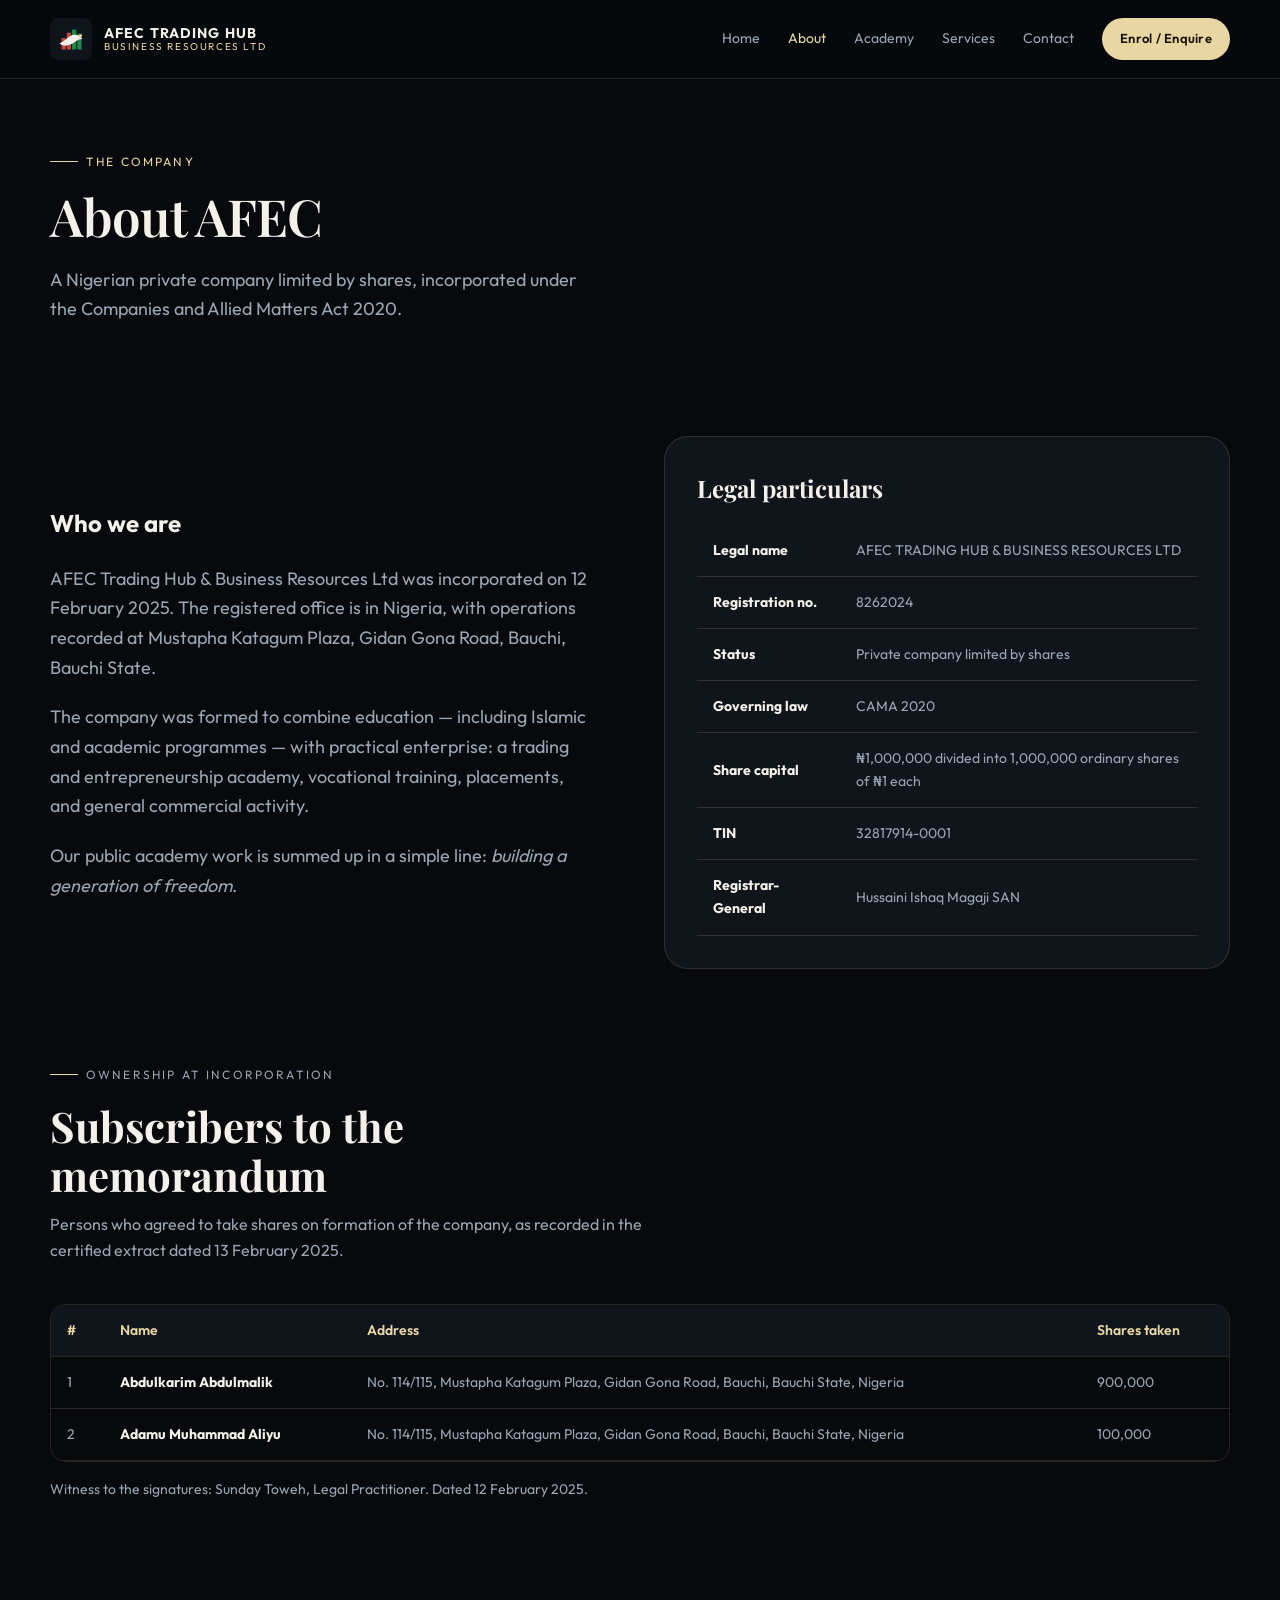
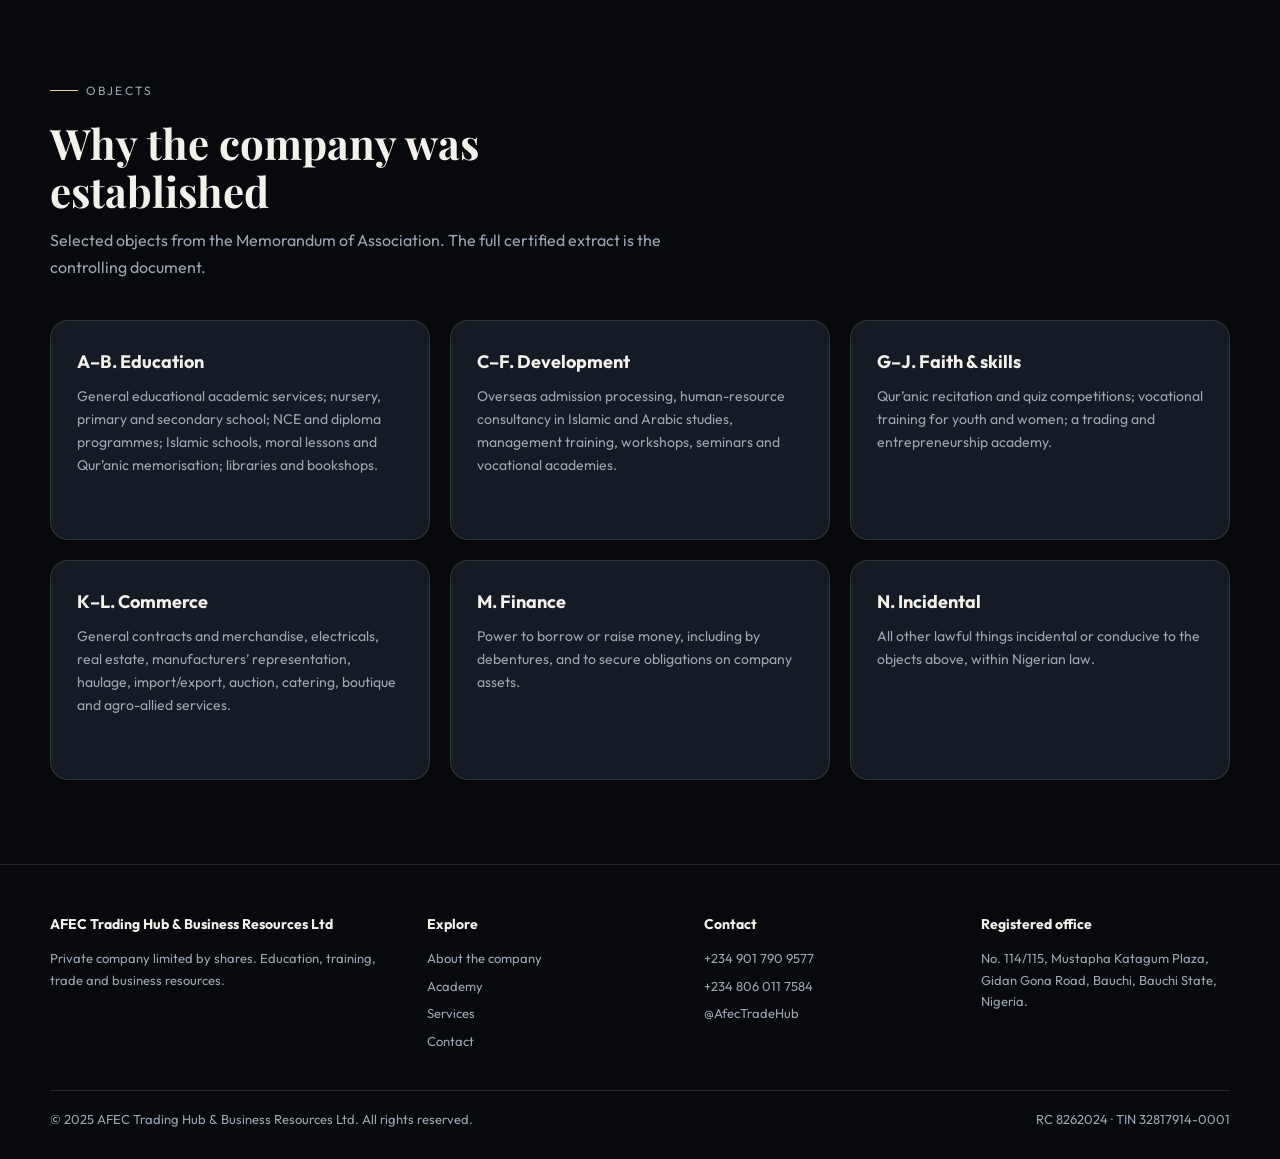
==== about.html @ b24da25a "Add about, academy, services and contact pages" ====
<!DOCTYPE html>
<html lang="en">
<head>
  <meta charset="UTF-8" />
  <meta name="viewport" content="width=device-width, initial-scale=1.0" />
  <title>About — AFEC Trading Hub &amp; Business Resources Ltd</title>
  <link rel="preconnect" href="https://fonts.googleapis.com" />
  <link rel="preconnect" href="https://fonts.gstatic.com" crossorigin />
  <link href="https://fonts.googleapis.com/css2?family=Outfit:wght@300;400;500;600;700&family=Playfair+Display:wght@500;600;700&display=swap" rel="stylesheet" />
  <link rel="stylesheet" href="assets/css/style.css" />
  <link rel="icon" href="assets/img/logo.svg" />
</head>
<body>
  <header class="nav">
    <div class="wrap nav-inner">
      <a class="brand" href="index.html"><img class="brand-mark" src="assets/img/logo.svg" alt="AFEC logo" /><span class="brand-text"><strong>AFEC TRADING HUB</strong><span>Business Resources Ltd</span></span></a>
      <nav class="nav-links">
        <a href="index.html">Home</a>
        <a class="active" href="about.html">About</a>
        <a href="academy.html">Academy</a>
        <a href="services.html">Services</a>
        <a href="contact.html">Contact</a>
        <a class="nav-cta" href="contact.html">Enrol / Enquire</a>
      </nav>
      <button class="menu-btn" aria-label="Menu">☰</button>
    </div>
  </header>
  <div class="page-hero"><div class="wrap"><p class="kicker">The company</p><h1>About AFEC</h1><p class="lead">A Nigerian private company limited by shares, incorporated under the Companies and Allied Matters Act 2020.</p></div></div>
  <section>
    <div class="wrap split">
      <div>
        <h2>Who we are</h2>
        <p class="lead">AFEC Trading Hub &amp; Business Resources Ltd was incorporated on 12 February 2025. The registered office is in Nigeria, with operations recorded at Mustapha Katagum Plaza, Gidan Gona Road, Bauchi, Bauchi State.</p>
        <p class="lead">The company was formed to combine education — including Islamic and academic programmes — with practical enterprise: a trading and entrepreneurship academy, vocational training, placements, and general commercial activity.</p>
        <p class="lead">Our public academy work is summed up in a simple line: <em>building a generation of freedom</em>.</p>
      </div>
      <div class="panel">
        <h3 style="font-family:var(--display);font-size:24px;margin-bottom:16px">Legal particulars</h3>
        <table>
          <tr><td><strong>Legal name</strong></td><td>AFEC TRADING HUB &amp; BUSINESS RESOURCES LTD</td></tr>
          <tr><td><strong>Registration no.</strong></td><td>8262024</td></tr>
          <tr><td><strong>Status</strong></td><td>Private company limited by shares</td></tr>
          <tr><td><strong>Governing law</strong></td><td>CAMA 2020</td></tr>
          <tr><td><strong>Share capital</strong></td><td>₦1,000,000 divided into 1,000,000 ordinary shares of ₦1 each</td></tr>
          <tr><td><strong>TIN</strong></td><td>32817914-0001</td></tr>
          <tr><td><strong>Registrar-General</strong></td><td>Hussaini Ishaq Magaji SAN</td></tr>
        </table>
      </div>
    </div>
  </section>
  <section style="padding-top:0">
    <div class="wrap">
      <div class="section-head"><p class="kicker">Ownership at incorporation</p><h2>Subscribers to the memorandum</h2><p>Persons who agreed to take shares on formation of the company, as recorded in the certified extract dated 13 February 2025.</p></div>
      <div class="table-wrap">
        <table>
          <thead><tr><th>#</th><th>Name</th><th>Address</th><th>Shares taken</th></tr></thead>
          <tbody>
            <tr><td>1</td><td><strong>Abdulkarim Abdulmalik</strong></td><td>No. 114/115, Mustapha Katagum Plaza, Gidan Gona Road, Bauchi, Bauchi State, Nigeria</td><td>900,000</td></tr>
            <tr><td>2</td><td><strong>Adamu Muhammad Aliyu</strong></td><td>No. 114/115, Mustapha Katagum Plaza, Gidan Gona Road, Bauchi, Bauchi State, Nigeria</td><td>100,000</td></tr>
          </tbody>
        </table>
      </div>
      <p style="color:var(--muted);margin-top:16px;font-size:14px">Witness to the signatures: Sunday Toweh, Legal Practitioner. Dated 12 February 2025.</p>
    </div>
  </section>
  <section>
    <div class="wrap">
      <div class="section-head"><p class="kicker">Objects</p><h2>Why the company was established</h2><p>Selected objects from the Memorandum of Association. The full certified extract is the controlling document.</p></div>
      <div class="cards">
        <article class="card"><h3>A–B. Education</h3><p>General educational academic services; nursery, primary and secondary school; NCE and diploma programmes; Islamic schools, moral lessons and Qur’anic memorisation; libraries and bookshops.</p></article>
        <article class="card"><h3>C–F. Development</h3><p>Overseas admission processing, human-resource consultancy in Islamic and Arabic studies, management training, workshops, seminars and vocational academies.</p></article>
        <article class="card"><h3>G–J. Faith &amp; skills</h3><p>Qur’anic recitation and quiz competitions; vocational training for youth and women; a trading and entrepreneurship academy.</p></article>
        <article class="card"><h3>K–L. Commerce</h3><p>General contracts and merchandise, electricals, real estate, manufacturers’ representation, haulage, import/export, auction, catering, boutique and agro-allied services.</p></article>
        <article class="card"><h3>M. Finance</h3><p>Power to borrow or raise money, including by debentures, and to secure obligations on company assets.</p></article>
        <article class="card"><h3>N. Incidental</h3><p>All other lawful things incidental or conducive to the objects above, within Nigerian law.</p></article>
      </div>
    </div>
  </section>
  <footer class="footer"><div class="wrap"><div class="footer-grid"><div><h4>AFEC Trading Hub &amp; Business Resources Ltd</h4><p>Private company limited by shares. Education, training, trade and business resources.</p></div><div><h4>Explore</h4><a href="about.html">About the company</a><a href="academy.html">Academy</a><a href="services.html">Services</a><a href="contact.html">Contact</a></div><div><h4>Contact</h4><a href="tel:+2349017909577">+234 901 790 9577</a><a href="tel:+2348060117584">+234 806 011 7584</a><a href="https://x.com/AfecTradeHub" target="_blank" rel="noopener">@AfecTradeHub</a></div><div><h4>Registered office</h4><p>No. 114/115, Mustapha Katagum Plaza, Gidan Gona Road, Bauchi, Bauchi State, Nigeria.</p></div></div><div class="legal"><span>© 2025 AFEC Trading Hub &amp; Business Resources Ltd. All rights reserved.</span><span>RC 8262024 · TIN 32817914-0001</span></div></div></footer>
  <script src="assets/js/main.js"></script>
</body>
</html>
---- assets/css/style.css ----
:root {
  --bg: #07090c;
  --bg-elev: #10151c;
  --bg-card: #141b24;
  --bg-soft: #1a2330;
  --line: rgba(232, 214, 163, 0.14);
  --gold: #e8d6a3;
  --gold-bright: #f3e6c0;
  --gold-dim: #b89b5a;
  --green: #1f8a4d;
  --green-bright: #2db86a;
  --red: #c4453c;
  --text: #f4f1ea;
  --muted: #9aa6b4;
  --white: #ffffff;
  --shadow: 0 24px 60px rgba(0, 0, 0, 0.45);
  --radius: 18px;
  --max: 1180px;
  --font: "Outfit", system-ui, sans-serif;
  --display: "Playfair Display", Georgia, serif;
}

*, *::before, *::after { box-sizing: border-box; margin: 0; padding: 0; }
html { scroll-behavior: smooth; }
body {
  font-family: var(--font);
  background: var(--bg);
  color: var(--text);
  line-height: 1.65;
  min-height: 100vh;
  overflow-x: hidden;
}
img { max-width: 100%; display: block; }
a { color: inherit; text-decoration: none; }
button, input, textarea, select { font-family: inherit; }

.wrap { width: min(var(--max), calc(100% - 40px)); margin-inline: auto; }

.nav {
  position: sticky; top: 0; z-index: 50;
  backdrop-filter: blur(16px);
  background: rgba(7, 9, 12, 0.78);
  border-bottom: 1px solid var(--line);
}
.nav-inner {
  display: flex; align-items: center; justify-content: space-between;
  min-height: 78px; gap: 20px;
}
.brand { display: flex; align-items: center; gap: 12px; }
.brand-mark { width: 42px; height: 42px; flex-shrink: 0; }
.brand-text { display: flex; flex-direction: column; line-height: 1.15; }
.brand-text strong { font-size: 14px; letter-spacing: 0.08em; font-weight: 700; }
.brand-text span { font-size: 10px; color: var(--gold); letter-spacing: 0.16em; text-transform: uppercase; }
.nav-links { display: flex; align-items: center; gap: 28px; font-size: 14px; color: var(--muted); }
.nav-links a:hover, .nav-links a.active { color: var(--gold); }
.nav-cta {
  background: var(--gold); color: #1a1408; padding: 10px 18px;
  border-radius: 999px; font-weight: 600; font-size: 13px; letter-spacing: 0.02em;
}
.nav-cta:hover { background: var(--gold-bright); }
.menu-btn {
  display: none; background: none; border: 1px solid var(--line);
  color: var(--text); width: 42px; height: 42px; border-radius: 10px; cursor: pointer;
}

.hero {
  position: relative;
  padding: 88px 0 72px;
  overflow: hidden;
}
.hero::before {
  content: "";
  position: absolute; inset: 0;
  background:
    radial-gradient(800px 400px at 80% 10%, rgba(31, 138, 77, 0.16), transparent 60%),
    radial-gradient(700px 380px at 10% 80%, rgba(196, 69, 60, 0.1), transparent 60%),
    linear-gradient(180deg, #0b1016 0%, #07090c 100%);
  z-index: -1;
}
.hero-grid {
  display: grid; grid-template-columns: 1.15fr 0.85fr; gap: 56px; align-items: center;
}
.kicker {
  display: inline-flex; align-items: center; gap: 8px;
  color: var(--gold); font-size: 12px; letter-spacing: 0.18em; text-transform: uppercase;
  margin-bottom: 18px;
}
.kicker::before { content: ""; width: 28px; height: 1px; background: var(--gold); }
h1, .h1 {
  font-family: var(--display);
  font-size: clamp(36px, 5vw, 62px);
  line-height: 1.08; font-weight: 600; letter-spacing: -0.02em;
}
.gold { color: var(--gold); }
.lead { color: var(--muted); font-size: 18px; margin-top: 20px; max-width: 540px; }
.hero-actions { display: flex; gap: 14px; flex-wrap: wrap; margin-top: 32px; }
.btn {
  display: inline-flex; align-items: center; justify-content: center; gap: 8px;
  padding: 13px 22px; border-radius: 999px; font-weight: 600; font-size: 14px;
  border: 1px solid transparent; cursor: pointer; transition: 0.2s ease;
}
.btn-gold { background: var(--gold); color: #1a1408; }
.btn-gold:hover { background: var(--gold-bright); transform: translateY(-1px); }
.btn-ghost { border-color: var(--line); color: var(--text); background: transparent; }
.btn-ghost:hover { border-color: var(--gold); color: var(--gold); }
.meta-row { display: flex; gap: 28px; margin-top: 40px; flex-wrap: wrap; }
.meta-item small { display: block; color: var(--muted); font-size: 12px; letter-spacing: 0.08em; text-transform: uppercase; }
.meta-item strong { font-size: 15px; }

.hero-card {
  background: linear-gradient(180deg, #1a2330, #121820);
  border: 1px solid var(--line);
  border-radius: 24px;
  padding: 28px;
  box-shadow: var(--shadow);
}
.hero-card h3 { font-family: var(--display); font-size: 24px; margin-bottom: 8px; }
.hero-card p { color: var(--muted); font-size: 14px; margin-bottom: 20px; }
.stat-grid { display: grid; grid-template-columns: 1fr 1fr; gap: 12px; }
.stat {
  background: rgba(255,255,255,0.03);
  border: 1px solid var(--line);
  border-radius: 14px; padding: 14px;
}
.stat b { display: block; color: var(--gold); font-size: 18px; }
.stat span { color: var(--muted); font-size: 12px; }

section { padding: 84px 0; }
.section-head { max-width: 640px; margin-bottom: 40px; }
.section-head h2 {
  font-family: var(--display); font-size: clamp(28px, 3.4vw, 42px); line-height: 1.15;
}
.section-head p { color: var(--muted); margin-top: 12px; }

.cards { display: grid; grid-template-columns: repeat(3, 1fr); gap: 20px; }
.card {
  background: var(--bg-card);
  border: 1px solid var(--line);
  border-radius: var(--radius);
  padding: 26px;
  min-height: 220px;
  transition: 0.2s ease;
}
.card:hover { transform: translateY(-4px); border-color: rgba(232,214,163,0.35); }
.icon {
  width: 42px; height: 42px; border-radius: 12px;
  display: grid; place-items: center;
  background: rgba(232,214,163,0.08);
  color: var(--gold); margin-bottom: 16px; font-size: 20px;
}
.card h3 { font-size: 18px; margin-bottom: 8px; }
.card p { color: var(--muted); font-size: 14px; }

.split { display: grid; grid-template-columns: 1fr 1fr; gap: 48px; align-items: center; }
.panel {
  background: var(--bg-elev);
  border: 1px solid var(--line);
  border-radius: 24px;
  padding: 32px;
}
.list { list-style: none; display: grid; gap: 12px; margin-top: 18px; }
.list li {
  display: flex; gap: 10px; color: var(--muted); font-size: 15px;
}
.list li::before { content: "▸"; color: var(--gold); }

.table-wrap { overflow-x: auto; border: 1px solid var(--line); border-radius: 16px; }
table { width: 100%; border-collapse: collapse; font-size: 14px; }
th, td { text-align: left; padding: 14px 16px; border-bottom: 1px solid var(--line); }
th { color: var(--gold); font-weight: 600; background: var(--bg-elev); }
td { color: var(--muted); }
td strong { color: var(--text); }

.form { display: grid; gap: 14px; }
.form-row { display: grid; grid-template-columns: 1fr 1fr; gap: 14px; }
label { font-size: 13px; color: var(--muted); display: block; margin-bottom: 6px; }
input, textarea, select {
  width: 100%; background: #0d1218; border: 1px solid var(--line);
  color: var(--text); border-radius: 12px; padding: 12px 14px; outline: none;
}
input:focus, textarea:focus { border-color: var(--gold-dim); }
textarea { min-height: 140px; resize: vertical; }

.footer {
  border-top: 1px solid var(--line);
  padding: 48px 0 28px;
  color: var(--muted);
  font-size: 13px;
}
.footer-grid { display: grid; grid-template-columns: 1.4fr 1fr 1fr 1fr; gap: 28px; margin-bottom: 32px; }
.footer h4 { color: var(--text); margin-bottom: 12px; font-size: 14px; }
.footer a { display: block; margin: 6px 0; color: var(--muted); }
.footer a:hover { color: var(--gold); }
.legal { border-top: 1px solid var(--line); padding-top: 18px; display: flex; justify-content: space-between; gap: 16px; flex-wrap: wrap; }

.badge-row { display: flex; gap: 10px; flex-wrap: wrap; margin-top: 18px; }
.badge {
  border: 1px solid var(--line); border-radius: 999px; padding: 6px 12px;
  font-size: 12px; color: var(--gold);
}

.page-hero { padding: 64px 0 28px; }
.page-hero h1 { font-family: var(--display); font-size: clamp(32px, 4vw, 52px); }

@media (max-width: 900px) {
  .hero-grid, .cards, .split, .footer-grid, .form-row { grid-template-columns: 1fr; }
  .nav-links { display: none; }
  .nav-links.open {
    display: flex; flex-direction: column; position: absolute; top: 78px; left: 0; right: 0;
    background: #0b1016; padding: 20px; border-bottom: 1px solid var(--line); gap: 16px;
  }
  .menu-btn { display: grid; place-items: center; }
  .hero { padding-top: 48px; }
}
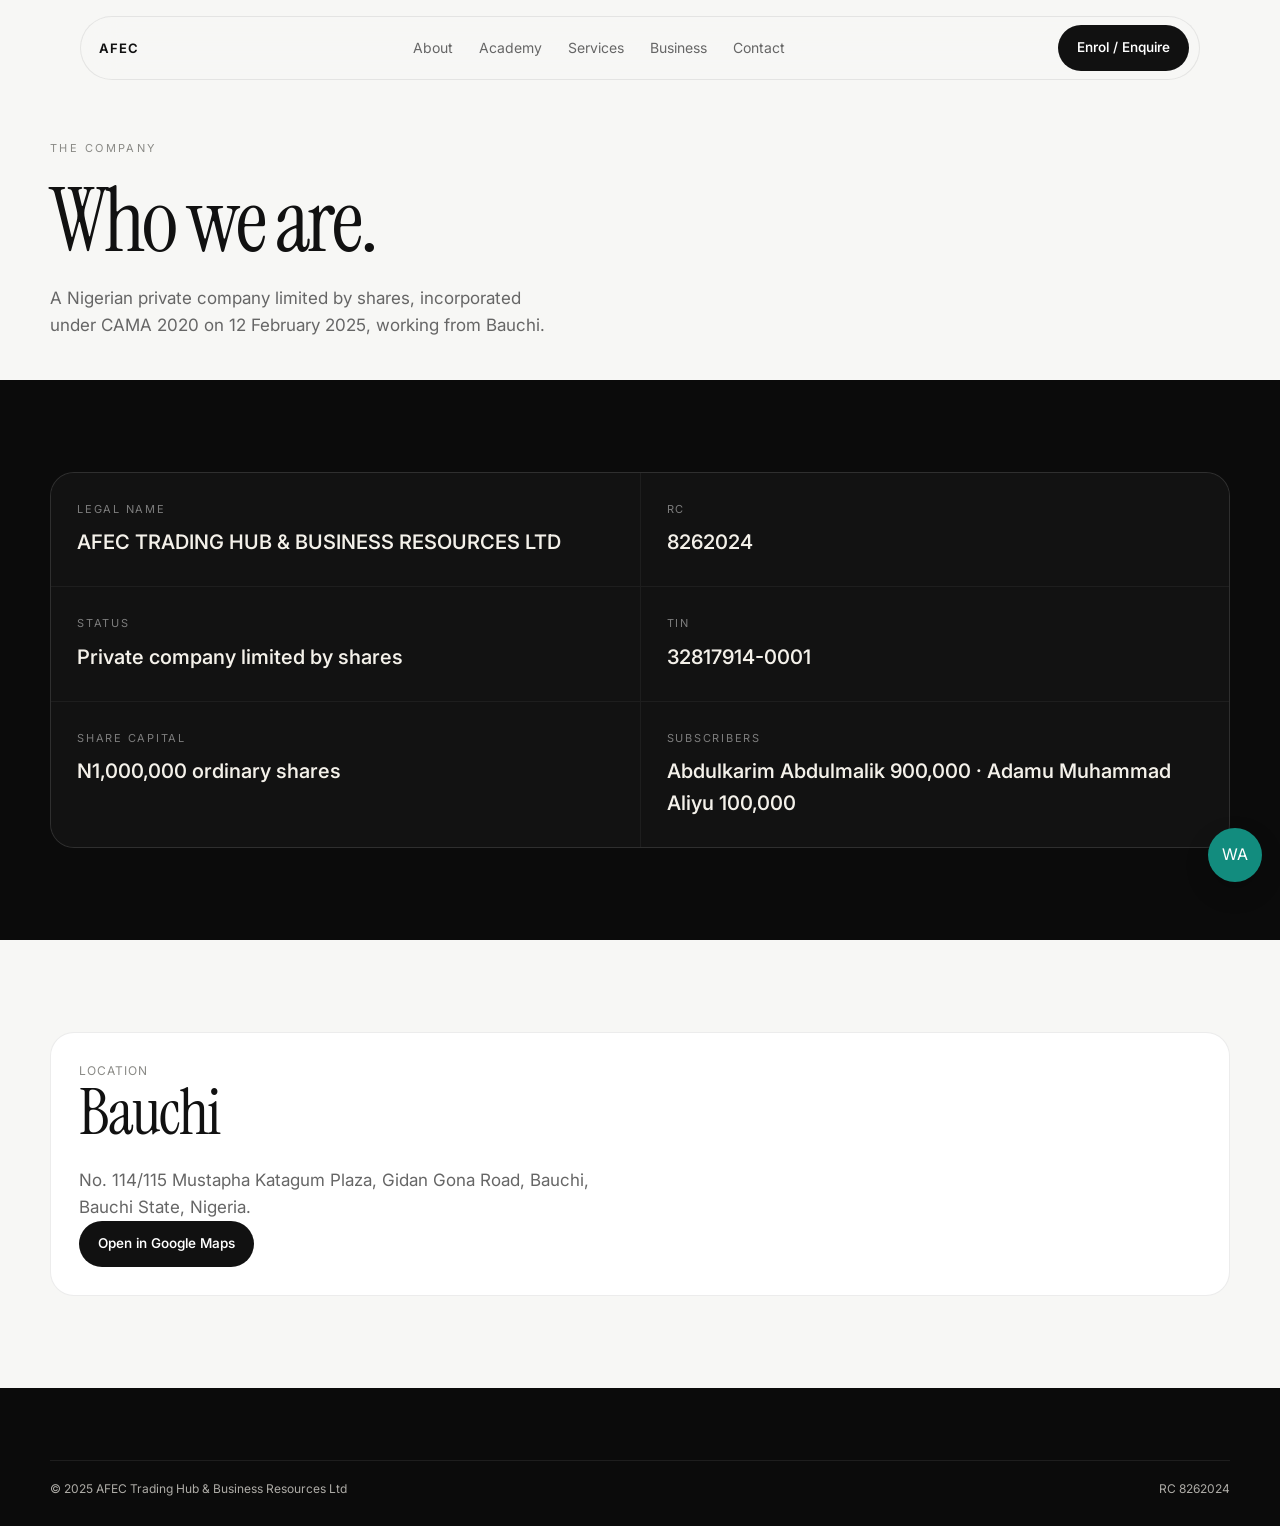
==== commit a0a87c7f: "Add remaining pages in the new visual system" ====
--- a/about.html
+++ b/about.html
@@ -1,82 +1,20 @@
 <!DOCTYPE html>
 <html lang="en">
 <head>
-  <meta charset="UTF-8" />
-  <meta name="viewport" content="width=device-width, initial-scale=1.0" />
-  <title>About — AFEC Trading Hub &amp; Business Resources Ltd</title>
-  <link rel="preconnect" href="https://fonts.googleapis.com" />
-  <link rel="preconnect" href="https://fonts.gstatic.com" crossorigin />
-  <link href="https://fonts.googleapis.com/css2?family=Outfit:wght@300;400;500;600;700&family=Playfair+Display:wght@500;600;700&display=swap" rel="stylesheet" />
-  <link rel="stylesheet" href="assets/css/style.css" />
-  <link rel="icon" href="assets/img/logo.svg" />
+<meta charset="UTF-8"/><meta name="viewport" content="width=device-width, initial-scale=1"/>
+<title>About AFEC</title>
+<link href="https://fonts.googleapis.com/css2?family=Instrument+Serif&family=Inter:wght@400;500;600&display=swap" rel="stylesheet"/>
+<link rel="stylesheet" href="/assets/css/style.css"/>
 </head>
 <body>
-  <header class="nav">
-    <div class="wrap nav-inner">
-      <a class="brand" href="index.html"><img class="brand-mark" src="assets/img/logo.svg" alt="AFEC logo" /><span class="brand-text"><strong>AFEC TRADING HUB</strong><span>Business Resources Ltd</span></span></a>
-      <nav class="nav-links">
-        <a href="index.html">Home</a>
-        <a class="active" href="about.html">About</a>
-        <a href="academy.html">Academy</a>
-        <a href="services.html">Services</a>
-        <a href="contact.html">Contact</a>
-        <a class="nav-cta" href="contact.html">Enrol / Enquire</a>
-      </nav>
-      <button class="menu-btn" aria-label="Menu">☰</button>
-    </div>
-  </header>
-  <div class="page-hero"><div class="wrap"><p class="kicker">The company</p><h1>About AFEC</h1><p class="lead">A Nigerian private company limited by shares, incorporated under the Companies and Allied Matters Act 2020.</p></div></div>
-  <section>
-    <div class="wrap split">
-      <div>
-        <h2>Who we are</h2>
-        <p class="lead">AFEC Trading Hub &amp; Business Resources Ltd was incorporated on 12 February 2025. The registered office is in Nigeria, with operations recorded at Mustapha Katagum Plaza, Gidan Gona Road, Bauchi, Bauchi State.</p>
-        <p class="lead">The company was formed to combine education — including Islamic and academic programmes — with practical enterprise: a trading and entrepreneurship academy, vocational training, placements, and general commercial activity.</p>
-        <p class="lead">Our public academy work is summed up in a simple line: <em>building a generation of freedom</em>.</p>
-      </div>
-      <div class="panel">
-        <h3 style="font-family:var(--display);font-size:24px;margin-bottom:16px">Legal particulars</h3>
-        <table>
-          <tr><td><strong>Legal name</strong></td><td>AFEC TRADING HUB &amp; BUSINESS RESOURCES LTD</td></tr>
-          <tr><td><strong>Registration no.</strong></td><td>8262024</td></tr>
-          <tr><td><strong>Status</strong></td><td>Private company limited by shares</td></tr>
-          <tr><td><strong>Governing law</strong></td><td>CAMA 2020</td></tr>
-          <tr><td><strong>Share capital</strong></td><td>₦1,000,000 divided into 1,000,000 ordinary shares of ₦1 each</td></tr>
-          <tr><td><strong>TIN</strong></td><td>32817914-0001</td></tr>
-          <tr><td><strong>Registrar-General</strong></td><td>Hussaini Ishaq Magaji SAN</td></tr>
-        </table>
-      </div>
-    </div>
-  </section>
-  <section style="padding-top:0">
-    <div class="wrap">
-      <div class="section-head"><p class="kicker">Ownership at incorporation</p><h2>Subscribers to the memorandum</h2><p>Persons who agreed to take shares on formation of the company, as recorded in the certified extract dated 13 February 2025.</p></div>
-      <div class="table-wrap">
-        <table>
-          <thead><tr><th>#</th><th>Name</th><th>Address</th><th>Shares taken</th></tr></thead>
-          <tbody>
-            <tr><td>1</td><td><strong>Abdulkarim Abdulmalik</strong></td><td>No. 114/115, Mustapha Katagum Plaza, Gidan Gona Road, Bauchi, Bauchi State, Nigeria</td><td>900,000</td></tr>
-            <tr><td>2</td><td><strong>Adamu Muhammad Aliyu</strong></td><td>No. 114/115, Mustapha Katagum Plaza, Gidan Gona Road, Bauchi, Bauchi State, Nigeria</td><td>100,000</td></tr>
-          </tbody>
-        </table>
-      </div>
-      <p style="color:var(--muted);margin-top:16px;font-size:14px">Witness to the signatures: Sunday Toweh, Legal Practitioner. Dated 12 February 2025.</p>
-    </div>
-  </section>
-  <section>
-    <div class="wrap">
-      <div class="section-head"><p class="kicker">Objects</p><h2>Why the company was established</h2><p>Selected objects from the Memorandum of Association. The full certified extract is the controlling document.</p></div>
-      <div class="cards">
-        <article class="card"><h3>A–B. Education</h3><p>General educational academic services; nursery, primary and secondary school; NCE and diploma programmes; Islamic schools, moral lessons and Qur’anic memorisation; libraries and bookshops.</p></article>
-        <article class="card"><h3>C–F. Development</h3><p>Overseas admission processing, human-resource consultancy in Islamic and Arabic studies, management training, workshops, seminars and vocational academies.</p></article>
-        <article class="card"><h3>G–J. Faith &amp; skills</h3><p>Qur’anic recitation and quiz competitions; vocational training for youth and women; a trading and entrepreneurship academy.</p></article>
-        <article class="card"><h3>K–L. Commerce</h3><p>General contracts and merchandise, electricals, real estate, manufacturers’ representation, haulage, import/export, auction, catering, boutique and agro-allied services.</p></article>
-        <article class="card"><h3>M. Finance</h3><p>Power to borrow or raise money, including by debentures, and to secure obligations on company assets.</p></article>
-        <article class="card"><h3>N. Incidental</h3><p>All other lawful things incidental or conducive to the objects above, within Nigerian law.</p></article>
-      </div>
-    </div>
-  </section>
-  <footer class="footer"><div class="wrap"><div class="footer-grid"><div><h4>AFEC Trading Hub &amp; Business Resources Ltd</h4><p>Private company limited by shares. Education, training, trade and business resources.</p></div><div><h4>Explore</h4><a href="about.html">About the company</a><a href="academy.html">Academy</a><a href="services.html">Services</a><a href="contact.html">Contact</a></div><div><h4>Contact</h4><a href="tel:+2349017909577">+234 901 790 9577</a><a href="tel:+2348060117584">+234 806 011 7584</a><a href="https://x.com/AfecTradeHub" target="_blank" rel="noopener">@AfecTradeHub</a></div><div><h4>Registered office</h4><p>No. 114/115, Mustapha Katagum Plaza, Gidan Gona Road, Bauchi, Bauchi State, Nigeria.</p></div></div><div class="legal"><span>© 2025 AFEC Trading Hub &amp; Business Resources Ltd. All rights reserved.</span><span>RC 8262024 · TIN 32817914-0001</span></div></div></footer>
-  <script src="assets/js/main.js"></script>
-</body>
-</html>
+<div class="nav-shell"><div class="nav" id="nav"><a class="brand" href="/"><b>AFEC</b></a><nav class="nav-links"><a href="/about">About</a><a href="/academy">Academy</a><a href="/services">Services</a><a href="/business">Business</a><a href="/contact">Contact</a></nav><a class="nav-cta" href="/contact">Enrol / Enquire</a><button class="menu-btn" id="menuBtn" aria-label="Open menu">Menu</button></div></div>
+<div class="drawer" id="drawer"><div class="drawer-top"><b>AFEC</b><button class="menu-btn" id="closeBtn">Close</button></div><nav><a href="/">Home</a><a href="/about">About</a><a href="/academy">Academy</a><a href="/services">Services</a><a href="/business">Business Resources</a><a href="/contact">Contact</a></nav></div>
+<main>
+<section class="page-hero"><div class="wrap"><p class="eyebrow">The company</p><h1>Who we are.</h1><p class="lead">A Nigerian private company limited by shares, incorporated under CAMA 2020 on 12 February 2025, working from Bauchi.</p></div></section>
+<section class="dark"><div class="wrap"><div class="dash"><div><small>LEGAL NAME</small><b>AFEC TRADING HUB &amp; BUSINESS RESOURCES LTD</b></div><div><small>RC</small><b>8262024</b></div><div><small>STATUS</small><b>Private company limited by shares</b></div><div><small>TIN</small><b>32817914-0001</b></div><div><small>SHARE CAPITAL</small><b>N1,000,000 ordinary shares</b></div><div><small>SUBSCRIBERS</small><b>Abdulkarim Abdulmalik 900,000 · Adamu Muhammad Aliyu 100,000</b></div></div></div></section>
+<section><div class="wrap loc-card"><p class="note">Location</p><h2>Bauchi</h2><p class="lead">No. 114/115 Mustapha Katagum Plaza, Gidan Gona Road, Bauchi, Bauchi State, Nigeria.</p><a class="btn btn-dark" href="https://maps.google.com/?q=Mustapha+Katagum+Plaza+Bauchi" target="_blank" rel="noopener">Open in Google Maps</a></div></section>
+</main>
+<footer class="footer"><div class="wrap footer-bot"><span>© 2025 AFEC Trading Hub &amp; Business Resources Ltd</span><span>RC 8262024</span></div></footer>
+<a class="wa-fab" href="https://wa.me/2349017909577" aria-label="WhatsApp">WA</a>
+<script src="/assets/js/main.js"></script>
+</body></html>
--- a/assets/css/style.css
+++ b/assets/css/style.css
@@ -1,214 +1,128 @@
 :root {
-  --bg: #07090c;
-  --bg-elev: #10151c;
-  --bg-card: #141b24;
-  --bg-soft: #1a2330;
-  --line: rgba(232, 214, 163, 0.14);
-  --gold: #e8d6a3;
-  --gold-bright: #f3e6c0;
-  --gold-dim: #b89b5a;
-  --green: #1f8a4d;
-  --green-bright: #2db86a;
-  --red: #c4453c;
-  --text: #f4f1ea;
-  --muted: #9aa6b4;
-  --white: #ffffff;
-  --shadow: 0 24px 60px rgba(0, 0, 0, 0.45);
-  --radius: 18px;
+  --bg: #F7F7F5;
+  --ink: #111111;
+  --muted: #666666;
+  --faint: #8A8A86;
+  --line: rgba(17,17,17,.08);
+  --line-strong: rgba(17,17,17,.14);
+  --dark: #0B0B0B;
+  --paper: #FFFFFF;
+  --accent: #B8893A;
+  --radius: 22px;
   --max: 1180px;
-  --font: "Outfit", system-ui, sans-serif;
-  --display: "Playfair Display", Georgia, serif;
+  --sans: "Inter", system-ui, sans-serif;
+  --serif: "Instrument Serif", Georgia, serif;
+  --ease: cubic-bezier(.22,1,.36,1);
 }
-
 *, *::before, *::after { box-sizing: border-box; margin: 0; padding: 0; }
 html { scroll-behavior: smooth; }
-body {
-  font-family: var(--font);
-  background: var(--bg);
-  color: var(--text);
-  line-height: 1.65;
-  min-height: 100vh;
-  overflow-x: hidden;
-}
+body { font-family: var(--sans); background: var(--bg); color: var(--ink); line-height: 1.6; min-height: 100vh; overflow-x: hidden; }
 img { max-width: 100%; display: block; }
 a { color: inherit; text-decoration: none; }
 button, input, textarea, select { font-family: inherit; }
-
 .wrap { width: min(var(--max), calc(100% - 40px)); margin-inline: auto; }
-
-.nav {
-  position: sticky; top: 0; z-index: 50;
-  backdrop-filter: blur(16px);
-  background: rgba(7, 9, 12, 0.78);
-  border-bottom: 1px solid var(--line);
+.nav-shell { position: fixed; top: 16px; left: 0; right: 0; z-index: 80; display: flex; justify-content: center; pointer-events: none; }
+.nav { pointer-events: auto; width: min(1120px, calc(100% - 24px)); display: flex; align-items: center; justify-content: space-between; gap: 16px; min-height: 64px; padding: 8px 10px 8px 18px; background: rgba(247,247,245,.72); backdrop-filter: blur(18px); border: 1px solid var(--line); border-radius: 999px; transition: .35s var(--ease); }
+.nav.scrolled { background: rgba(255,255,255,.92); box-shadow: 0 10px 30px rgba(0,0,0,.06); min-height: 56px; }
+.brand { display: flex; align-items: center; gap: 10px; }
+.brand-mark { width: 28px; height: 28px; }
+.brand b { font-size: 13px; letter-spacing: .08em; font-weight: 650; }
+.nav-links { display: flex; align-items: center; gap: 26px; font-size: 14px; color: var(--muted); }
+.nav-links a:hover, .nav-links a.active { color: var(--ink); }
+.btn, .nav-cta { display: inline-flex; align-items: center; justify-content: center; gap: 8px; border-radius: 999px; border: 1px solid transparent; cursor: pointer; font-size: 13.5px; font-weight: 550; padding: 11px 18px; transition: .25s var(--ease); }
+.btn .arr { transition: transform .25s var(--ease); }
+.btn:hover .arr { transform: translate(3px,-1px); }
+.btn-dark, .nav-cta { background: var(--ink); color: #fff; }
+.btn-ghost { background: transparent; border-color: var(--line-strong); }
+.btn-ghost.light { color: #fff; border-color: rgba(255,255,255,.22); }
+.menu-btn { display: none; width: 44px; height: 44px; border-radius: 50%; border: 1px solid var(--line); background: transparent; cursor: pointer; }
+.drawer { position: fixed; inset: 0; z-index: 90; background: var(--bg); display: none; flex-direction: column; padding: 24px; }
+.drawer.open { display: flex; }
+.drawer-top { display: flex; justify-content: space-between; align-items: center; }
+.drawer nav { display: flex; flex-direction: column; gap: 10px; margin-top: 48px; }
+.drawer nav a { font-family: var(--serif); font-size: clamp(32px, 8vw, 48px); line-height: 1.12; }
+.drawer-foot { margin-top: auto; display: flex; gap: 10px; flex-wrap: wrap; }
+.hero { padding: 132px 0 56px; }
+.hero-grid { display: grid; grid-template-columns: 1.05fr .95fr; gap: 48px; align-items: end; }
+.eyebrow { font-size: 11px; letter-spacing: .22em; text-transform: uppercase; color: var(--faint); margin-bottom: 22px; }
+h1, .display { font-family: var(--serif); font-weight: 400; letter-spacing: -.035em; line-height: .95; font-size: clamp(42px, 7vw, 88px); }
+h2 { font-family: var(--serif); font-weight: 400; letter-spacing: -.03em; line-height: 1; font-size: clamp(34px, 5vw, 64px); }
+h3 { font-size: 18px; font-weight: 600; letter-spacing: -.02em; }
+.lead { color: var(--muted); font-size: 17px; max-width: 520px; margin-top: 22px; }
+.hero-actions { display: flex; gap: 10px; flex-wrap: wrap; margin-top: 32px; }
+.hero-meta { display: flex; gap: 22px; margin-top: 28px; color: var(--faint); font-size: 12px; letter-spacing: .14em; text-transform: uppercase; }
+.hero-visual { background: var(--dark); border-radius: 28px; min-height: 420px; overflow: hidden; }
+.hero-visual img, .hero-visual svg { width: 100%; height: 100%; min-height: 420px; object-fit: cover; display: block; }
+.trust { border-top: 1px solid var(--line); border-bottom: 1px solid var(--line); padding: 22px 0; }
+.trust-grid { display: grid; grid-template-columns: repeat(4,1fr); }
+.trust-item { padding: 8px 18px; border-left: 1px solid var(--line); }
+.trust-item:first-child { border-left: 0; padding-left: 0; }
+.trust-item small { display: block; color: var(--faint); font-size: 11px; letter-spacing: .16em; margin-bottom: 6px; }
+.trust-item b { font-size: 13px; font-weight: 600; }
+section { padding: 92px 0; }
+.section-kicker { font-size: 11px; letter-spacing: .2em; text-transform: uppercase; color: var(--faint); margin-bottom: 16px; }
+.section-lead { color: var(--muted); max-width: 560px; margin: 16px 0 40px; }
+.path-grid, .svc-grid, .biz-grid, .prog-grid { display: grid; gap: 14px; }
+.path-grid, .biz-grid, .prog-grid, .svc-grid { grid-template-columns: repeat(3,1fr); }
+.card { background: var(--paper); border: 1px solid var(--line); border-radius: 20px; padding: 24px; position: relative; overflow: hidden; transition: .3s var(--ease); }
+.card::after { content: ""; position: absolute; left: 24px; bottom: 0; width: 0; height: 2px; background: var(--accent); transition: width .35s var(--ease); }
+.card:hover { transform: translateY(-4px); box-shadow: 0 16px 40px rgba(0,0,0,.05); }
+.card:hover::after { width: calc(100% - 48px); }
+.card .num { color: var(--faint); font-size: 12px; letter-spacing: .14em; }
+.card h3 { margin: 14px 0 8px; }
+.card p { color: var(--muted); font-size: 14px; }
+.card-foot { display: flex; justify-content: space-between; align-items: center; margin-top: 22px; color: var(--faint); }
+.dark { background: var(--dark); color: #F4F1EA; }
+.dark .section-kicker, .dark p, .dark .lead { color: rgba(244,241,234,.68); }
+.dark .card { background: #141414; border-color: rgba(255,255,255,.08); color: #F4F1EA; }
+.dark .card p { color: rgba(244,241,234,.62); }
+.split { display: grid; grid-template-columns: .9fr 1.1fr; gap: 56px; align-items: start; }
+.principle { padding: 22px 0; border-top: 1px solid var(--line); }
+.principle h3 { display: flex; justify-content: space-between; font-size: 16px; }
+.principle p { color: var(--muted); margin-top: 8px; }
+.quote { font-family: var(--serif); font-size: clamp(26px, 3vw, 36px); line-height: 1.2; letter-spacing: -.02em; margin-top: 36px; }
+.dash { display: grid; grid-template-columns: repeat(2,1fr); gap: 1px; background: rgba(255,255,255,.08); border: 1px solid rgba(255,255,255,.08); border-radius: 24px; overflow: hidden; }
+.dash div { background: #121212; padding: 28px 26px; }
+.dash small { display: block; font-size: 11px; letter-spacing: .16em; text-transform: uppercase; color: rgba(255,255,255,.45); margin-bottom: 8px; }
+.dash b { font-size: 20px; font-weight: 550; }
+.africa { display: grid; grid-template-columns: 1fr 1fr; gap: 40px; align-items: center; }
+.africa-art { min-height: 360px; border-radius: 28px; background: #101010; display: grid; place-items: center; overflow: hidden; }
+.opp-grid { display: grid; grid-template-columns: repeat(3,1fr); gap: 14px; }
+.opp-card { min-height: 280px; border-radius: 22px; padding: 24px; display: flex; flex-direction: column; justify-content: flex-end; color: #fff; position: relative; overflow: hidden; background: #161616; }
+.opp-card::before { content:""; position:absolute; inset:0; background: linear-gradient(180deg, rgba(0,0,0,.05), rgba(0,0,0,.72)); }
+.opp-card > * { position: relative; z-index: 1; }
+.faq details { border-top: 1px solid var(--line); padding: 18px 0; }
+.faq summary { list-style: none; cursor: pointer; display: flex; justify-content: space-between; gap: 16px; font-weight: 550; font-size: 16px; }
+.faq summary::-webkit-details-marker { display: none; }
+.faq details p { color: var(--muted); margin-top: 10px; max-width: 680px; }
+.form { display: grid; gap: 12px; }
+.form-row { display: grid; grid-template-columns: 1fr 1fr; gap: 12px; }
+label { display: block; font-size: 12px; color: var(--muted); margin-bottom: 6px; }
+input, textarea, select { width: 100%; background: #fff; border: 1px solid var(--line-strong); border-radius: 14px; padding: 13px 14px; font-size: 15px; outline: none; }
+textarea { min-height: 130px; resize: vertical; }
+.chips { display: flex; flex-wrap: wrap; gap: 8px; }
+.chip { border: 1px solid var(--line-strong); border-radius: 999px; padding: 8px 14px; font-size: 13px; cursor: pointer; background: #fff; }
+.chip.on { background: var(--ink); color: #fff; border-color: var(--ink); }
+.loc-card { border: 1px solid var(--line); border-radius: 24px; padding: 28px; background: #fff; }
+.page-hero { padding: 140px 0 40px; }
+.note { font-size: 12px; letter-spacing: .08em; text-transform: uppercase; color: var(--faint); }
+.team-grid { display: grid; grid-template-columns: repeat(3,1fr); gap: 14px; }
+.team-card { border: 1px dashed var(--line-strong); border-radius: 20px; padding: 28px; min-height: 180px; color: var(--muted); }
+.filter-bar { display: flex; gap: 8px; flex-wrap: wrap; margin-bottom: 22px; }
+.footer { background: var(--dark); color: rgba(244,241,234,.7); padding: 72px 0 28px; font-size: 14px; }
+.footer h4 { color: #fff; font-size: 12px; letter-spacing: .16em; margin-bottom: 14px; }
+.footer a { display: block; margin: 7px 0; }
+.footer a:hover { color: #fff; }
+.footer-top { display: grid; grid-template-columns: 1.4fr 1fr 1fr 1fr; gap: 28px; margin-bottom: 48px; }
+.footer-brand { font-family: var(--serif); font-size: 42px; color: #fff; line-height: .9; margin-bottom: 16px; }
+.footer-bot { border-top: 1px solid rgba(255,255,255,.08); padding-top: 18px; display: flex; justify-content: space-between; gap: 12px; flex-wrap: wrap; font-size: 12px; }
+.wa-fab { position: fixed; right: 18px; bottom: 18px; z-index: 70; width: 54px; height: 54px; border-radius: 50%; background: #128C7E; color: #fff; display: grid; place-items: center; box-shadow: 0 10px 24px rgba(0,0,0,.18); }
+@media (max-width: 900px) {
+  .nav-links { display: none; }
+  .menu-btn { display: grid; place-items: center; }
+  .hero { padding-top: 110px; }
+  .hero-grid, .path-grid, .trust-grid, .split, .africa, .opp-grid, .biz-grid, .prog-grid, .footer-top, .form-row, .dash, .team-grid, .svc-grid { grid-template-columns: 1fr; }
+  .trust-item { border-left: 0; border-top: 1px solid var(--line); padding: 16px 0; }
+  .hero-visual, .hero-visual img, .hero-visual svg { min-height: 260px; }
+  section { padding: 68px 0; }
 }
-.nav-inner {
-  display: flex; align-items: center; justify-content: space-between;
-  min-height: 78px; gap: 20px;
-}
-.brand { display: flex; align-items: center; gap: 12px; }
-.brand-mark { width: 42px; height: 42px; flex-shrink: 0; }
-.brand-text { display: flex; flex-direction: column; line-height: 1.15; }
-.brand-text strong { font-size: 14px; letter-spacing: 0.08em; font-weight: 700; }
-.brand-text span { font-size: 10px; color: var(--gold); letter-spacing: 0.16em; text-transform: uppercase; }
-.nav-links { display: flex; align-items: center; gap: 28px; font-size: 14px; color: var(--muted); }
-.nav-links a:hover, .nav-links a.active { color: var(--gold); }
-.nav-cta {
-  background: var(--gold); color: #1a1408; padding: 10px 18px;
-  border-radius: 999px; font-weight: 600; font-size: 13px; letter-spacing: 0.02em;
-}
-.nav-cta:hover { background: var(--gold-bright); }
-.menu-btn {
-  display: none; background: none; border: 1px solid var(--line);
-  color: var(--text); width: 42px; height: 42px; border-radius: 10px; cursor: pointer;
-}
-
-.hero {
-  position: relative;
-  padding: 88px 0 72px;
-  overflow: hidden;
-}
-.hero::before {
-  content: "";
-  position: absolute; inset: 0;
-  background:
-    radial-gradient(800px 400px at 80% 10%, rgba(31, 138, 77, 0.16), transparent 60%),
-    radial-gradient(700px 380px at 10% 80%, rgba(196, 69, 60, 0.1), transparent 60%),
-    linear-gradient(180deg, #0b1016 0%, #07090c 100%);
-  z-index: -1;
-}
-.hero-grid {
-  display: grid; grid-template-columns: 1.15fr 0.85fr; gap: 56px; align-items: center;
-}
-.kicker {
-  display: inline-flex; align-items: center; gap: 8px;
-  color: var(--gold); font-size: 12px; letter-spacing: 0.18em; text-transform: uppercase;
-  margin-bottom: 18px;
-}
-.kicker::before { content: ""; width: 28px; height: 1px; background: var(--gold); }
-h1, .h1 {
-  font-family: var(--display);
-  font-size: clamp(36px, 5vw, 62px);
-  line-height: 1.08; font-weight: 600; letter-spacing: -0.02em;
-}
-.gold { color: var(--gold); }
-.lead { color: var(--muted); font-size: 18px; margin-top: 20px; max-width: 540px; }
-.hero-actions { display: flex; gap: 14px; flex-wrap: wrap; margin-top: 32px; }
-.btn {
-  display: inline-flex; align-items: center; justify-content: center; gap: 8px;
-  padding: 13px 22px; border-radius: 999px; font-weight: 600; font-size: 14px;
-  border: 1px solid transparent; cursor: pointer; transition: 0.2s ease;
-}
-.btn-gold { background: var(--gold); color: #1a1408; }
-.btn-gold:hover { background: var(--gold-bright); transform: translateY(-1px); }
-.btn-ghost { border-color: var(--line); color: var(--text); background: transparent; }
-.btn-ghost:hover { border-color: var(--gold); color: var(--gold); }
-.meta-row { display: flex; gap: 28px; margin-top: 40px; flex-wrap: wrap; }
-.meta-item small { display: block; color: var(--muted); font-size: 12px; letter-spacing: 0.08em; text-transform: uppercase; }
-.meta-item strong { font-size: 15px; }
-
-.hero-card {
-  background: linear-gradient(180deg, #1a2330, #121820);
-  border: 1px solid var(--line);
-  border-radius: 24px;
-  padding: 28px;
-  box-shadow: var(--shadow);
-}
-.hero-card h3 { font-family: var(--display); font-size: 24px; margin-bottom: 8px; }
-.hero-card p { color: var(--muted); font-size: 14px; margin-bottom: 20px; }
-.stat-grid { display: grid; grid-template-columns: 1fr 1fr; gap: 12px; }
-.stat {
-  background: rgba(255,255,255,0.03);
-  border: 1px solid var(--line);
-  border-radius: 14px; padding: 14px;
-}
-.stat b { display: block; color: var(--gold); font-size: 18px; }
-.stat span { color: var(--muted); font-size: 12px; }
-
-section { padding: 84px 0; }
-.section-head { max-width: 640px; margin-bottom: 40px; }
-.section-head h2 {
-  font-family: var(--display); font-size: clamp(28px, 3.4vw, 42px); line-height: 1.15;
-}
-.section-head p { color: var(--muted); margin-top: 12px; }
-
-.cards { display: grid; grid-template-columns: repeat(3, 1fr); gap: 20px; }
-.card {
-  background: var(--bg-card);
-  border: 1px solid var(--line);
-  border-radius: var(--radius);
-  padding: 26px;
-  min-height: 220px;
-  transition: 0.2s ease;
-}
-.card:hover { transform: translateY(-4px); border-color: rgba(232,214,163,0.35); }
-.icon {
-  width: 42px; height: 42px; border-radius: 12px;
-  display: grid; place-items: center;
-  background: rgba(232,214,163,0.08);
-  color: var(--gold); margin-bottom: 16px; font-size: 20px;
-}
-.card h3 { font-size: 18px; margin-bottom: 8px; }
-.card p { color: var(--muted); font-size: 14px; }
-
-.split { display: grid; grid-template-columns: 1fr 1fr; gap: 48px; align-items: center; }
-.panel {
-  background: var(--bg-elev);
-  border: 1px solid var(--line);
-  border-radius: 24px;
-  padding: 32px;
-}
-.list { list-style: none; display: grid; gap: 12px; margin-top: 18px; }
-.list li {
-  display: flex; gap: 10px; color: var(--muted); font-size: 15px;
-}
-.list li::before { content: "▸"; color: var(--gold); }
-
-.table-wrap { overflow-x: auto; border: 1px solid var(--line); border-radius: 16px; }
-table { width: 100%; border-collapse: collapse; font-size: 14px; }
-th, td { text-align: left; padding: 14px 16px; border-bottom: 1px solid var(--line); }
-th { color: var(--gold); font-weight: 600; background: var(--bg-elev); }
-td { color: var(--muted); }
-td strong { color: var(--text); }
-
-.form { display: grid; gap: 14px; }
-.form-row { display: grid; grid-template-columns: 1fr 1fr; gap: 14px; }
-label { font-size: 13px; color: var(--muted); display: block; margin-bottom: 6px; }
-input, textarea, select {
-  width: 100%; background: #0d1218; border: 1px solid var(--line);
-  color: var(--text); border-radius: 12px; padding: 12px 14px; outline: none;
-}
-input:focus, textarea:focus { border-color: var(--gold-dim); }
-textarea { min-height: 140px; resize: vertical; }
-
-.footer {
-  border-top: 1px solid var(--line);
-  padding: 48px 0 28px;
-  color: var(--muted);
-  font-size: 13px;
-}
-.footer-grid { display: grid; grid-template-columns: 1.4fr 1fr 1fr 1fr; gap: 28px; margin-bottom: 32px; }
-.footer h4 { color: var(--text); margin-bottom: 12px; font-size: 14px; }
-.footer a { display: block; margin: 6px 0; color: var(--muted); }
-.footer a:hover { color: var(--gold); }
-.legal { border-top: 1px solid var(--line); padding-top: 18px; display: flex; justify-content: space-between; gap: 16px; flex-wrap: wrap; }
-
-.badge-row { display: flex; gap: 10px; flex-wrap: wrap; margin-top: 18px; }
-.badge {
-  border: 1px solid var(--line); border-radius: 999px; padding: 6px 12px;
-  font-size: 12px; color: var(--gold);
-}
-
-.page-hero { padding: 64px 0 28px; }
-.page-hero h1 { font-family: var(--display); font-size: clamp(32px, 4vw, 52px); }
-
-@media (max-width: 900px) {
-  .hero-grid, .cards, .split, .footer-grid, .form-row { grid-template-columns: 1fr; }
-  .nav-links { display: none; }
-  .nav-links.open {
-    display: flex; flex-direction: column; position: absolute; top: 78px; left: 0; right: 0;
-    background: #0b1016; padding: 20px; border-bottom: 1px solid var(--line); gap: 16px;
-  }
-  .menu-btn { display: grid; place-items: center; }
-  .hero { padding-top: 48px; }
-}
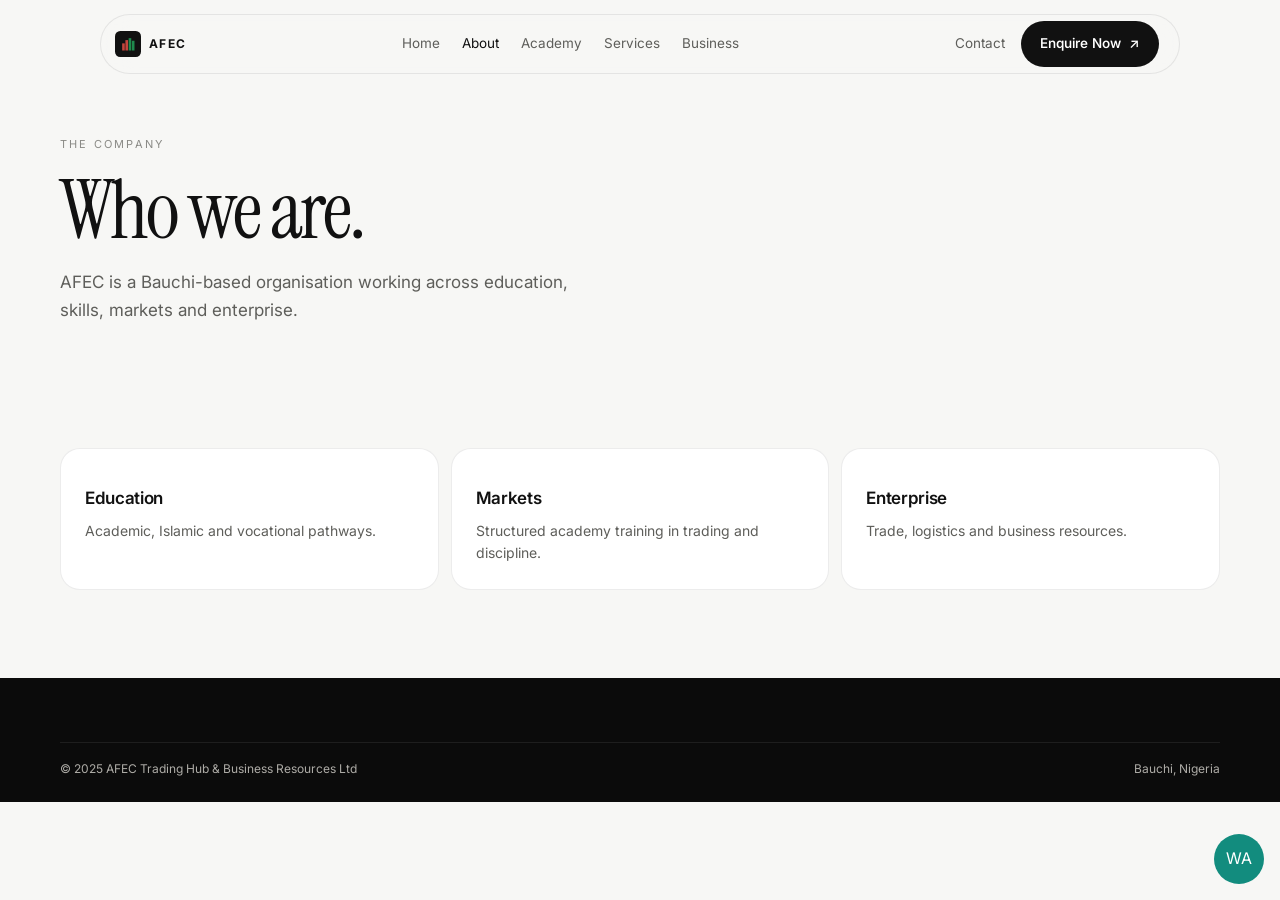
==== commit e1b9d04a: "Remove private company particulars and fix inner-page navigation" ====
--- a/about.html
+++ b/about.html
@@ -1,20 +1,36 @@
 <!DOCTYPE html>
 <html lang="en">
 <head>
-<meta charset="UTF-8"/><meta name="viewport" content="width=device-width, initial-scale=1"/>
+<meta charset="UTF-8"/>
+<meta name="viewport" content="width=device-width, initial-scale=1"/>
 <title>About AFEC</title>
 <link href="https://fonts.googleapis.com/css2?family=Instrument+Serif&family=Inter:wght@400;500;600&display=swap" rel="stylesheet"/>
 <link rel="stylesheet" href="/assets/css/style.css"/>
+<link rel="icon" href="/assets/img/logo.svg"/>
 </head>
 <body>
-<div class="nav-shell"><div class="nav" id="nav"><a class="brand" href="/"><b>AFEC</b></a><nav class="nav-links"><a href="/about">About</a><a href="/academy">Academy</a><a href="/services">Services</a><a href="/business">Business</a><a href="/contact">Contact</a></nav><a class="nav-cta" href="/contact">Enrol / Enquire</a><button class="menu-btn" id="menuBtn" aria-label="Open menu">Menu</button></div></div>
-<div class="drawer" id="drawer"><div class="drawer-top"><b>AFEC</b><button class="menu-btn" id="closeBtn">Close</button></div><nav><a href="/">Home</a><a href="/about">About</a><a href="/academy">Academy</a><a href="/services">Services</a><a href="/business">Business Resources</a><a href="/contact">Contact</a></nav></div>
+<div class="nav-shell"><div class="nav" id="nav">
+  <a class="brand" href="/"><svg class="brand-mark" viewBox="0 0 80 80" aria-hidden="true"><rect width="80" height="80" rx="16" fill="#111"/><rect x="22" y="38" width="8" height="22" fill="#c4453c"/><rect x="32" y="28" width="8" height="32" fill="#c4453c"/><rect x="42" y="22" width="8" height="38" fill="#1f8a4d"/><rect x="52" y="30" width="8" height="30" fill="#1f8a4d"/></svg><b>AFEC</b></a>
+  <nav class="nav-links"><a href="/">Home</a><a class="active" href="/about">About</a><a href="/academy">Academy</a><a href="/services">Services</a><a href="/business">Business</a></nav>
+  <div class="nav-right"><a class="contact-link" href="/contact">Contact</a><a class="btn btn-dark" href="/contact">Enquire Now <span class="arr">↗</span></a></div>
+  <button class="menu-btn" id="menuBtn" aria-label="Open menu"><svg width="18" height="18" viewBox="0 0 24 24" fill="none" stroke="currentColor" stroke-width="1.6"><path d="M4 7h16M4 12h16M4 17h16"/></svg></button>
+</div></div>
+<div class="drawer" id="drawer"><div class="drawer-top"><b>AFEC</b><button class="menu-btn" id="closeBtn" aria-label="Close menu">✕</button></div>
+<nav><a href="/">Home</a><a href="/about">About</a><a href="/academy">Academy</a><a href="/services">Services</a><a href="/business">Business</a><a href="/contact">Contact</a></nav>
+<div class="drawer-foot"><a class="btn btn-dark" href="/contact">Enquire Now ↗</a><a class="btn btn-ghost" href="https://wa.me/2349017909577">WhatsApp AFEC</a></div></div>
 <main>
-<section class="page-hero"><div class="wrap"><p class="eyebrow">The company</p><h1>Who we are.</h1><p class="lead">A Nigerian private company limited by shares, incorporated under CAMA 2020 on 12 February 2025, working from Bauchi.</p></div></section>
-<section class="dark"><div class="wrap"><div class="dash"><div><small>LEGAL NAME</small><b>AFEC TRADING HUB &amp; BUSINESS RESOURCES LTD</b></div><div><small>RC</small><b>8262024</b></div><div><small>STATUS</small><b>Private company limited by shares</b></div><div><small>TIN</small><b>32817914-0001</b></div><div><small>SHARE CAPITAL</small><b>N1,000,000 ordinary shares</b></div><div><small>SUBSCRIBERS</small><b>Abdulkarim Abdulmalik 900,000 · Adamu Muhammad Aliyu 100,000</b></div></div></div></section>
-<section><div class="wrap loc-card"><p class="note">Location</p><h2>Bauchi</h2><p class="lead">No. 114/115 Mustapha Katagum Plaza, Gidan Gona Road, Bauchi, Bauchi State, Nigeria.</p><a class="btn btn-dark" href="https://maps.google.com/?q=Mustapha+Katagum+Plaza+Bauchi" target="_blank" rel="noopener">Open in Google Maps</a></div></section>
+<section class="page-hero"><div class="wrap">
+  <p class="eyebrow">The company</p>
+  <h1>Who we are.</h1>
+  <p class="lead">AFEC is a Bauchi-based organisation working across education, skills, markets and enterprise.</p>
+</div></section>
+<section><div class="wrap path-grid">
+  <article class="card"><h3>Education</h3><p>Academic, Islamic and vocational pathways.</p></article>
+  <article class="card"><h3>Markets</h3><p>Structured academy training in trading and discipline.</p></article>
+  <article class="card"><h3>Enterprise</h3><p>Trade, logistics and business resources.</p></article>
+</div></section>
 </main>
-<footer class="footer"><div class="wrap footer-bot"><span>© 2025 AFEC Trading Hub &amp; Business Resources Ltd</span><span>RC 8262024</span></div></footer>
-<a class="wa-fab" href="https://wa.me/2349017909577" aria-label="WhatsApp">WA</a>
+<footer class="footer"><div class="wrap"><div class="footer-bot"><span>© 2025 AFEC Trading Hub &amp; Business Resources Ltd</span><span>Bauchi, Nigeria</span></div></div></footer>
+<a class="wa-fab" href="https://wa.me/2349017909577" aria-label="WhatsApp AFEC">WA</a>
 <script src="/assets/js/main.js"></script>
 </body></html>
--- a/assets/css/style.css
+++ b/assets/css/style.css
@@ -1,15 +1,14 @@
 :root {
   --bg: #F7F7F5;
   --ink: #111111;
-  --muted: #666666;
+  --muted: #5E5E5A;
   --faint: #8A8A86;
   --line: rgba(17,17,17,.08);
   --line-strong: rgba(17,17,17,.14);
   --dark: #0B0B0B;
   --paper: #FFFFFF;
   --accent: #B8893A;
-  --radius: 22px;
-  --max: 1180px;
+  --max: 1160px;
   --sans: "Inter", system-ui, sans-serif;
   --serif: "Instrument Serif", Georgia, serif;
   --ease: cubic-bezier(.22,1,.36,1);
@@ -17,112 +16,108 @@
 *, *::before, *::after { box-sizing: border-box; margin: 0; padding: 0; }
 html { scroll-behavior: smooth; }
 body { font-family: var(--sans); background: var(--bg); color: var(--ink); line-height: 1.6; min-height: 100vh; overflow-x: hidden; }
-img { max-width: 100%; display: block; }
+img, svg { max-width: 100%; display: block; }
 a { color: inherit; text-decoration: none; }
 button, input, textarea, select { font-family: inherit; }
+:focus-visible { outline: 2px solid var(--ink); outline-offset: 3px; }
 .wrap { width: min(var(--max), calc(100% - 40px)); margin-inline: auto; }
-.nav-shell { position: fixed; top: 16px; left: 0; right: 0; z-index: 80; display: flex; justify-content: center; pointer-events: none; }
-.nav { pointer-events: auto; width: min(1120px, calc(100% - 24px)); display: flex; align-items: center; justify-content: space-between; gap: 16px; min-height: 64px; padding: 8px 10px 8px 18px; background: rgba(247,247,245,.72); backdrop-filter: blur(18px); border: 1px solid var(--line); border-radius: 999px; transition: .35s var(--ease); }
-.nav.scrolled { background: rgba(255,255,255,.92); box-shadow: 0 10px 30px rgba(0,0,0,.06); min-height: 56px; }
-.brand { display: flex; align-items: center; gap: 10px; }
-.brand-mark { width: 28px; height: 28px; }
-.brand b { font-size: 13px; letter-spacing: .08em; font-weight: 650; }
-.nav-links { display: flex; align-items: center; gap: 26px; font-size: 14px; color: var(--muted); }
+.nav-shell { position: fixed; top: 14px; left: 0; right: 0; z-index: 80; display: flex; justify-content: center; pointer-events: none; }
+.nav { pointer-events: auto; width: min(1080px, calc(100% - 20px)); display: grid; grid-template-columns: auto 1fr auto auto; align-items: center; gap: 12px; min-height: 58px; padding: 6px 8px 6px 14px; background: rgba(247,247,245,.7); backdrop-filter: blur(16px); border: 1px solid var(--line); border-radius: 999px; transition: .3s var(--ease); }
+.nav.scrolled { background: rgba(255,255,255,.92); box-shadow: 0 8px 24px rgba(0,0,0,.06); min-height: 52px; }
+.brand { display: flex; align-items: center; gap: 8px; }
+.brand-mark { width: 26px; height: 26px; }
+.brand b { font-size: 12px; letter-spacing: .12em; }
+.nav-links { display: flex; justify-content: center; gap: 22px; font-size: 13.5px; color: var(--muted); }
 .nav-links a:hover, .nav-links a.active { color: var(--ink); }
-.btn, .nav-cta { display: inline-flex; align-items: center; justify-content: center; gap: 8px; border-radius: 999px; border: 1px solid transparent; cursor: pointer; font-size: 13.5px; font-weight: 550; padding: 11px 18px; transition: .25s var(--ease); }
+.nav-right { display: flex; align-items: center; gap: 16px; }
+.nav-right .contact-link { font-size: 13.5px; color: var(--muted); }
+.btn { display: inline-flex; align-items: center; justify-content: center; gap: 8px; border-radius: 999px; border: 1px solid transparent; cursor: pointer; font-size: 13.5px; font-weight: 550; padding: 11px 18px; transition: .25s var(--ease); background: none; }
 .btn .arr { transition: transform .25s var(--ease); }
 .btn:hover .arr { transform: translate(3px,-1px); }
 .btn-dark, .nav-cta { background: var(--ink); color: #fff; }
-.btn-ghost { background: transparent; border-color: var(--line-strong); }
+.btn-ghost { border-color: var(--line-strong); }
 .btn-ghost.light { color: #fff; border-color: rgba(255,255,255,.22); }
-.menu-btn { display: none; width: 44px; height: 44px; border-radius: 50%; border: 1px solid var(--line); background: transparent; cursor: pointer; }
-.drawer { position: fixed; inset: 0; z-index: 90; background: var(--bg); display: none; flex-direction: column; padding: 24px; }
+.menu-btn { display: none; width: 42px; height: 42px; border-radius: 50%; border: 1px solid var(--line); background: transparent; cursor: pointer; }
+.drawer { position: fixed; inset: 0; z-index: 90; background: var(--bg); display: none; flex-direction: column; padding: 22px 24px 28px; }
 .drawer.open { display: flex; }
 .drawer-top { display: flex; justify-content: space-between; align-items: center; }
-.drawer nav { display: flex; flex-direction: column; gap: 10px; margin-top: 48px; }
-.drawer nav a { font-family: var(--serif); font-size: clamp(32px, 8vw, 48px); line-height: 1.12; }
-.drawer-foot { margin-top: auto; display: flex; gap: 10px; flex-wrap: wrap; }
-.hero { padding: 132px 0 56px; }
+.drawer nav { display: flex; flex-direction: column; gap: 6px; margin-top: 48px; }
+.drawer nav a { font-family: var(--serif); font-size: clamp(34px, 9vw, 48px); line-height: 1.12; }
+.drawer-foot { margin-top: auto; display: flex; flex-direction: column; gap: 10px; }
+.hero { padding: 128px 0 48px; }
 .hero-grid { display: grid; grid-template-columns: 1.05fr .95fr; gap: 48px; align-items: end; }
-.eyebrow { font-size: 11px; letter-spacing: .22em; text-transform: uppercase; color: var(--faint); margin-bottom: 22px; }
-h1, .display { font-family: var(--serif); font-weight: 400; letter-spacing: -.035em; line-height: .95; font-size: clamp(42px, 7vw, 88px); }
-h2 { font-family: var(--serif); font-weight: 400; letter-spacing: -.03em; line-height: 1; font-size: clamp(34px, 5vw, 64px); }
-h3 { font-size: 18px; font-weight: 600; letter-spacing: -.02em; }
-.lead { color: var(--muted); font-size: 17px; max-width: 520px; margin-top: 22px; }
-.hero-actions { display: flex; gap: 10px; flex-wrap: wrap; margin-top: 32px; }
-.hero-meta { display: flex; gap: 22px; margin-top: 28px; color: var(--faint); font-size: 12px; letter-spacing: .14em; text-transform: uppercase; }
-.hero-visual { background: var(--dark); border-radius: 28px; min-height: 420px; overflow: hidden; }
-.hero-visual img, .hero-visual svg { width: 100%; height: 100%; min-height: 420px; object-fit: cover; display: block; }
-.trust { border-top: 1px solid var(--line); border-bottom: 1px solid var(--line); padding: 22px 0; }
+.eyebrow { font-size: 11px; letter-spacing: .2em; text-transform: uppercase; color: var(--faint); margin-bottom: 18px; }
+h1 { font-family: var(--serif); font-weight: 400; letter-spacing: -.035em; line-height: .95; font-size: clamp(40px, 6.4vw, 84px); }
+h2 { font-family: var(--serif); font-weight: 400; letter-spacing: -.03em; line-height: 1; font-size: clamp(32px, 4.6vw, 58px); }
+h3 { font-size: 17px; font-weight: 600; letter-spacing: -.02em; }
+.lead { color: var(--muted); font-size: 17px; max-width: 520px; margin-top: 20px; }
+.hero-actions { display: flex; gap: 10px; flex-wrap: wrap; margin-top: 28px; }
+.hero-meta { display: flex; gap: 22px; margin-top: 24px; color: var(--faint); font-size: 11px; letter-spacing: .16em; text-transform: uppercase; }
+.hero-visual { background: var(--dark); border-radius: 26px; min-height: 380px; overflow: hidden; }
+.hero-visual svg { width: 100%; min-height: 380px; }
+.grid-move { animation: drift 28s linear infinite; }
+@keyframes drift { from { transform: translateX(0); } to { transform: translateX(-80px); } }
+.trust { border-top: 1px solid var(--line); border-bottom: 1px solid var(--line); padding: 20px 0; }
 .trust-grid { display: grid; grid-template-columns: repeat(4,1fr); }
-.trust-item { padding: 8px 18px; border-left: 1px solid var(--line); }
-.trust-item:first-child { border-left: 0; padding-left: 0; }
-.trust-item small { display: block; color: var(--faint); font-size: 11px; letter-spacing: .16em; margin-bottom: 6px; }
-.trust-item b { font-size: 13px; font-weight: 600; }
-section { padding: 92px 0; }
-.section-kicker { font-size: 11px; letter-spacing: .2em; text-transform: uppercase; color: var(--faint); margin-bottom: 16px; }
-.section-lead { color: var(--muted); max-width: 560px; margin: 16px 0 40px; }
-.path-grid, .svc-grid, .biz-grid, .prog-grid { display: grid; gap: 14px; }
-.path-grid, .biz-grid, .prog-grid, .svc-grid { grid-template-columns: repeat(3,1fr); }
+.trust-item { padding: 6px 18px; border-left: 1px solid var(--line); }
+.trust-item:first-child { border: 0; padding-left: 0; }
+.trust-item small { display: block; color: var(--faint); font-size: 11px; letter-spacing: .14em; text-transform: uppercase; margin-bottom: 4px; }
+.trust-item b { font-size: 13px; }
+section { padding: 88px 0; }
+.section-kicker { font-size: 11px; letter-spacing: .18em; text-transform: uppercase; color: var(--faint); margin-bottom: 14px; }
+.section-lead { color: var(--muted); max-width: 540px; margin: 14px 0 36px; }
+.path-grid, .biz-grid, .prog-grid, .svc-grid { display: grid; grid-template-columns: repeat(3,1fr); gap: 12px; }
 .card { background: var(--paper); border: 1px solid var(--line); border-radius: 20px; padding: 24px; position: relative; overflow: hidden; transition: .3s var(--ease); }
 .card::after { content: ""; position: absolute; left: 24px; bottom: 0; width: 0; height: 2px; background: var(--accent); transition: width .35s var(--ease); }
-.card:hover { transform: translateY(-4px); box-shadow: 0 16px 40px rgba(0,0,0,.05); }
+.card:hover { transform: translateY(-4px); box-shadow: 0 14px 36px rgba(0,0,0,.05); }
 .card:hover::after { width: calc(100% - 48px); }
 .card .num { color: var(--faint); font-size: 12px; letter-spacing: .14em; }
-.card h3 { margin: 14px 0 8px; }
+.card h3 { margin: 12px 0 8px; }
 .card p { color: var(--muted); font-size: 14px; }
-.card-foot { display: flex; justify-content: space-between; align-items: center; margin-top: 22px; color: var(--faint); }
+.card-foot { display: flex; justify-content: space-between; margin-top: 20px; color: var(--faint); font-size: 13px; }
 .dark { background: var(--dark); color: #F4F1EA; }
-.dark .section-kicker, .dark p, .dark .lead { color: rgba(244,241,234,.68); }
+.dark .section-kicker, .dark .lead, .dark p { color: rgba(244,241,234,.68); }
 .dark .card { background: #141414; border-color: rgba(255,255,255,.08); color: #F4F1EA; }
 .dark .card p { color: rgba(244,241,234,.62); }
-.split { display: grid; grid-template-columns: .9fr 1.1fr; gap: 56px; align-items: start; }
-.principle { padding: 22px 0; border-top: 1px solid var(--line); }
-.principle h3 { display: flex; justify-content: space-between; font-size: 16px; }
-.principle p { color: var(--muted); margin-top: 8px; }
-.quote { font-family: var(--serif); font-size: clamp(26px, 3vw, 36px); line-height: 1.2; letter-spacing: -.02em; margin-top: 36px; }
-.dash { display: grid; grid-template-columns: repeat(2,1fr); gap: 1px; background: rgba(255,255,255,.08); border: 1px solid rgba(255,255,255,.08); border-radius: 24px; overflow: hidden; }
-.dash div { background: #121212; padding: 28px 26px; }
-.dash small { display: block; font-size: 11px; letter-spacing: .16em; text-transform: uppercase; color: rgba(255,255,255,.45); margin-bottom: 8px; }
-.dash b { font-size: 20px; font-weight: 550; }
-.africa { display: grid; grid-template-columns: 1fr 1fr; gap: 40px; align-items: center; }
-.africa-art { min-height: 360px; border-radius: 28px; background: #101010; display: grid; place-items: center; overflow: hidden; }
-.opp-grid { display: grid; grid-template-columns: repeat(3,1fr); gap: 14px; }
-.opp-card { min-height: 280px; border-radius: 22px; padding: 24px; display: flex; flex-direction: column; justify-content: flex-end; color: #fff; position: relative; overflow: hidden; background: #161616; }
-.opp-card::before { content:""; position:absolute; inset:0; background: linear-gradient(180deg, rgba(0,0,0,.05), rgba(0,0,0,.72)); }
-.opp-card > * { position: relative; z-index: 1; }
-.faq details { border-top: 1px solid var(--line); padding: 18px 0; }
-.faq summary { list-style: none; cursor: pointer; display: flex; justify-content: space-between; gap: 16px; font-weight: 550; font-size: 16px; }
-.faq summary::-webkit-details-marker { display: none; }
-.faq details p { color: var(--muted); margin-top: 10px; max-width: 680px; }
+.intake { display: inline-flex; align-items: center; gap: 8px; border: 1px solid rgba(255,255,255,.14); border-radius: 999px; padding: 7px 12px; font-size: 11px; letter-spacing: .12em; text-transform: uppercase; margin-bottom: 18px; }
+.intake i { width: 7px; height: 7px; border-radius: 50%; background: var(--accent); display: inline-block; }
+.split { display: grid; grid-template-columns: .9fr 1.1fr; gap: 48px; align-items: start; }
+.principle { padding: 18px 0; border-top: 1px solid var(--line); cursor: pointer; }
+.principle h3 { font-size: 15px; }
+.principle p { max-height: 0; overflow: hidden; color: var(--muted); transition: .3s var(--ease); }
+.principle.open p { max-height: 90px; margin-top: 8px; }
+.dash { display: grid; grid-template-columns: 1fr 1fr; gap: 1px; background: rgba(255,255,255,.08); border: 1px solid rgba(255,255,255,.08); border-radius: 22px; overflow: hidden; }
+.dash div { background: #121212; padding: 24px; }
+.dash small { display: block; font-size: 11px; letter-spacing: .14em; text-transform: uppercase; color: rgba(255,255,255,.45); margin-bottom: 8px; }
+.dash b { font-size: 18px; font-weight: 550; }
+.eco { display: grid; grid-template-columns: 1fr 1fr; gap: 40px; align-items: center; }
+.eco-art { min-height: 320px; border-radius: 24px; background: #101010; overflow: hidden; }
+.loc-card { border: 1px solid var(--line); border-radius: 22px; padding: 28px; background: #fff; }
+.page-hero { padding: 136px 0 36px; }
+.note { font-size: 11px; letter-spacing: .1em; text-transform: uppercase; color: var(--faint); }
 .form { display: grid; gap: 12px; }
 .form-row { display: grid; grid-template-columns: 1fr 1fr; gap: 12px; }
 label { display: block; font-size: 12px; color: var(--muted); margin-bottom: 6px; }
-input, textarea, select { width: 100%; background: #fff; border: 1px solid var(--line-strong); border-radius: 14px; padding: 13px 14px; font-size: 15px; outline: none; }
-textarea { min-height: 130px; resize: vertical; }
-.chips { display: flex; flex-wrap: wrap; gap: 8px; }
-.chip { border: 1px solid var(--line-strong); border-radius: 999px; padding: 8px 14px; font-size: 13px; cursor: pointer; background: #fff; }
-.chip.on { background: var(--ink); color: #fff; border-color: var(--ink); }
-.loc-card { border: 1px solid var(--line); border-radius: 24px; padding: 28px; background: #fff; }
-.page-hero { padding: 140px 0 40px; }
-.note { font-size: 12px; letter-spacing: .08em; text-transform: uppercase; color: var(--faint); }
-.team-grid { display: grid; grid-template-columns: repeat(3,1fr); gap: 14px; }
-.team-card { border: 1px dashed var(--line-strong); border-radius: 20px; padding: 28px; min-height: 180px; color: var(--muted); }
-.filter-bar { display: flex; gap: 8px; flex-wrap: wrap; margin-bottom: 22px; }
-.footer { background: var(--dark); color: rgba(244,241,234,.7); padding: 72px 0 28px; font-size: 14px; }
-.footer h4 { color: #fff; font-size: 12px; letter-spacing: .16em; margin-bottom: 14px; }
+input, textarea, select { width: 100%; background: #fff; border: 1px solid var(--line-strong); border-radius: 14px; padding: 13px 14px; font-size: 15px; }
+.success { display: none; border: 1px solid var(--line); border-radius: 18px; padding: 24px; background: #fff; }
+.success.show { display: block; }
+.form.sent { display: none; }
+.footer { background: var(--dark); color: rgba(244,241,234,.7); padding: 64px 0 24px; font-size: 14px; }
+.footer h4 { color: #fff; font-size: 11px; letter-spacing: .16em; margin-bottom: 14px; }
 .footer a { display: block; margin: 7px 0; }
 .footer a:hover { color: #fff; }
-.footer-top { display: grid; grid-template-columns: 1.4fr 1fr 1fr 1fr; gap: 28px; margin-bottom: 48px; }
-.footer-brand { font-family: var(--serif); font-size: 42px; color: #fff; line-height: .9; margin-bottom: 16px; }
-.footer-bot { border-top: 1px solid rgba(255,255,255,.08); padding-top: 18px; display: flex; justify-content: space-between; gap: 12px; flex-wrap: wrap; font-size: 12px; }
-.wa-fab { position: fixed; right: 18px; bottom: 18px; z-index: 70; width: 54px; height: 54px; border-radius: 50%; background: #128C7E; color: #fff; display: grid; place-items: center; box-shadow: 0 10px 24px rgba(0,0,0,.18); }
+.footer-top { display: grid; grid-template-columns: 1.5fr 1fr 1fr 1fr; gap: 24px; margin-bottom: 40px; }
+.footer-brand { font-family: var(--serif); font-size: 40px; color: #fff; line-height: .95; margin-bottom: 10px; }
+.footer-bot { border-top: 1px solid rgba(255,255,255,.08); padding-top: 16px; display: flex; justify-content: space-between; gap: 12px; flex-wrap: wrap; font-size: 12px; }
+.wa-fab { position: fixed; right: 16px; bottom: calc(16px + env(safe-area-inset-bottom)); z-index: 60; width: 50px; height: 50px; border-radius: 50%; background: #128C7E; color: #fff; display: grid; place-items: center; }
 @media (max-width: 900px) {
-  .nav-links { display: none; }
-  .menu-btn { display: grid; place-items: center; }
-  .hero { padding-top: 110px; }
-  .hero-grid, .path-grid, .trust-grid, .split, .africa, .opp-grid, .biz-grid, .prog-grid, .footer-top, .form-row, .dash, .team-grid, .svc-grid { grid-template-columns: 1fr; }
-  .trust-item { border-left: 0; border-top: 1px solid var(--line); padding: 16px 0; }
-  .hero-visual, .hero-visual img, .hero-visual svg { min-height: 260px; }
-  section { padding: 68px 0; }
+  .nav { grid-template-columns: auto 1fr auto; }
+  .nav-links, .nav-right { display: none; }
+  .menu-btn { display: grid; place-items: center; justify-self: end; }
+  .hero { padding-top: 104px; }
+  .hero-grid, .path-grid, .trust-grid, .split, .eco, .biz-grid, .prog-grid, .svc-grid, .footer-top, .form-row, .dash { grid-template-columns: 1fr; }
+  .trust-item { border: 0; border-top: 1px solid var(--line); padding: 14px 0; }
+  .hero-visual, .hero-visual svg { min-height: 240px; }
+  section { padding: 64px 0; }
+  .wa-fab { bottom: calc(72px + env(safe-area-inset-bottom)); }
 }
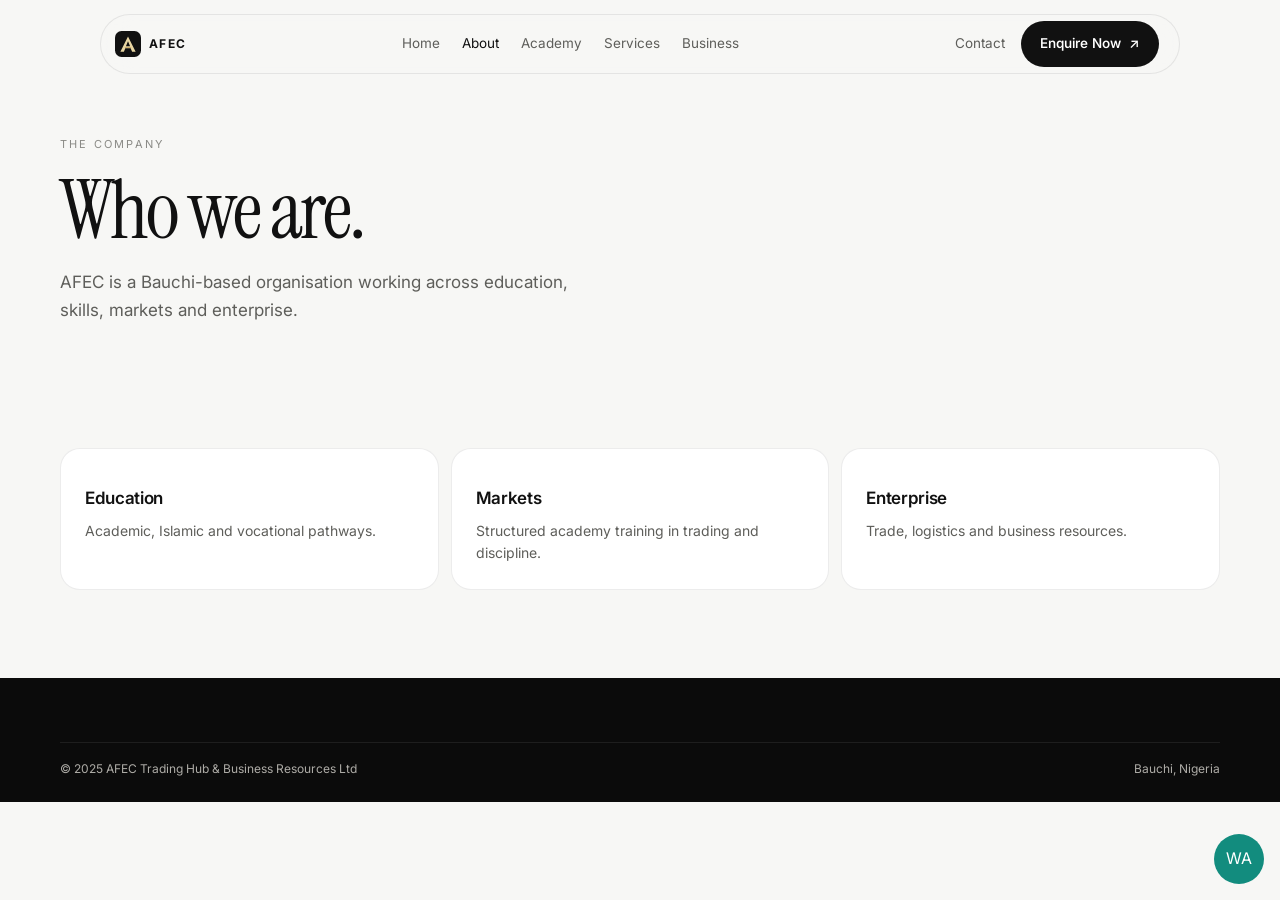
==== commit 2c0a9a7f: "Sync inner pages to new mark and +2348083897900" ====
--- a/about.html
+++ b/about.html
@@ -10,14 +10,14 @@
 </head>
 <body>
 <div class="nav-shell"><div class="nav" id="nav">
-  <a class="brand" href="/"><svg class="brand-mark" viewBox="0 0 80 80" aria-hidden="true"><rect width="80" height="80" rx="16" fill="#111"/><rect x="22" y="38" width="8" height="22" fill="#c4453c"/><rect x="32" y="28" width="8" height="32" fill="#c4453c"/><rect x="42" y="22" width="8" height="38" fill="#1f8a4d"/><rect x="52" y="30" width="8" height="30" fill="#1f8a4d"/></svg><b>AFEC</b></a>
+  <a class="brand" href="/"><svg class="brand-mark" viewBox="0 0 80 80" aria-hidden="true"><rect width="80" height="80" rx="20" fill="#111"/><path d="M40 17L63.5 64H52.6L48.2 53H31.8L27.4 64H16.5L40 17Z" fill="#E8D6A3"/><path d="M33.6 46.6h12.8L40 31.2 33.6 46.6Z" fill="#111"/><rect x="30" y="49.2" width="20" height="2" rx="1" fill="#C4A15A"/></svg><b>AFEC</b></a>
   <nav class="nav-links"><a href="/">Home</a><a class="active" href="/about">About</a><a href="/academy">Academy</a><a href="/services">Services</a><a href="/business">Business</a></nav>
   <div class="nav-right"><a class="contact-link" href="/contact">Contact</a><a class="btn btn-dark" href="/contact">Enquire Now <span class="arr">↗</span></a></div>
   <button class="menu-btn" id="menuBtn" aria-label="Open menu"><svg width="18" height="18" viewBox="0 0 24 24" fill="none" stroke="currentColor" stroke-width="1.6"><path d="M4 7h16M4 12h16M4 17h16"/></svg></button>
 </div></div>
 <div class="drawer" id="drawer"><div class="drawer-top"><b>AFEC</b><button class="menu-btn" id="closeBtn" aria-label="Close menu">✕</button></div>
 <nav><a href="/">Home</a><a href="/about">About</a><a href="/academy">Academy</a><a href="/services">Services</a><a href="/business">Business</a><a href="/contact">Contact</a></nav>
-<div class="drawer-foot"><a class="btn btn-dark" href="/contact">Enquire Now ↗</a><a class="btn btn-ghost" href="https://wa.me/2349017909577">WhatsApp AFEC</a></div></div>
+<div class="drawer-foot"><a class="btn btn-dark" href="/contact">Enquire Now ↗</a><a class="btn btn-ghost" href="https://wa.me/2348083897900">WhatsApp AFEC</a></div></div>
 <main>
 <section class="page-hero"><div class="wrap">
   <p class="eyebrow">The company</p>
@@ -31,6 +31,6 @@
 </div></section>
 </main>
 <footer class="footer"><div class="wrap"><div class="footer-bot"><span>© 2025 AFEC Trading Hub &amp; Business Resources Ltd</span><span>Bauchi, Nigeria</span></div></div></footer>
-<a class="wa-fab" href="https://wa.me/2349017909577" aria-label="WhatsApp AFEC">WA</a>
+<a class="wa-fab" href="https://wa.me/2348083897900" aria-label="WhatsApp AFEC">WA</a>
 <script src="/assets/js/main.js"></script>
 </body></html>
